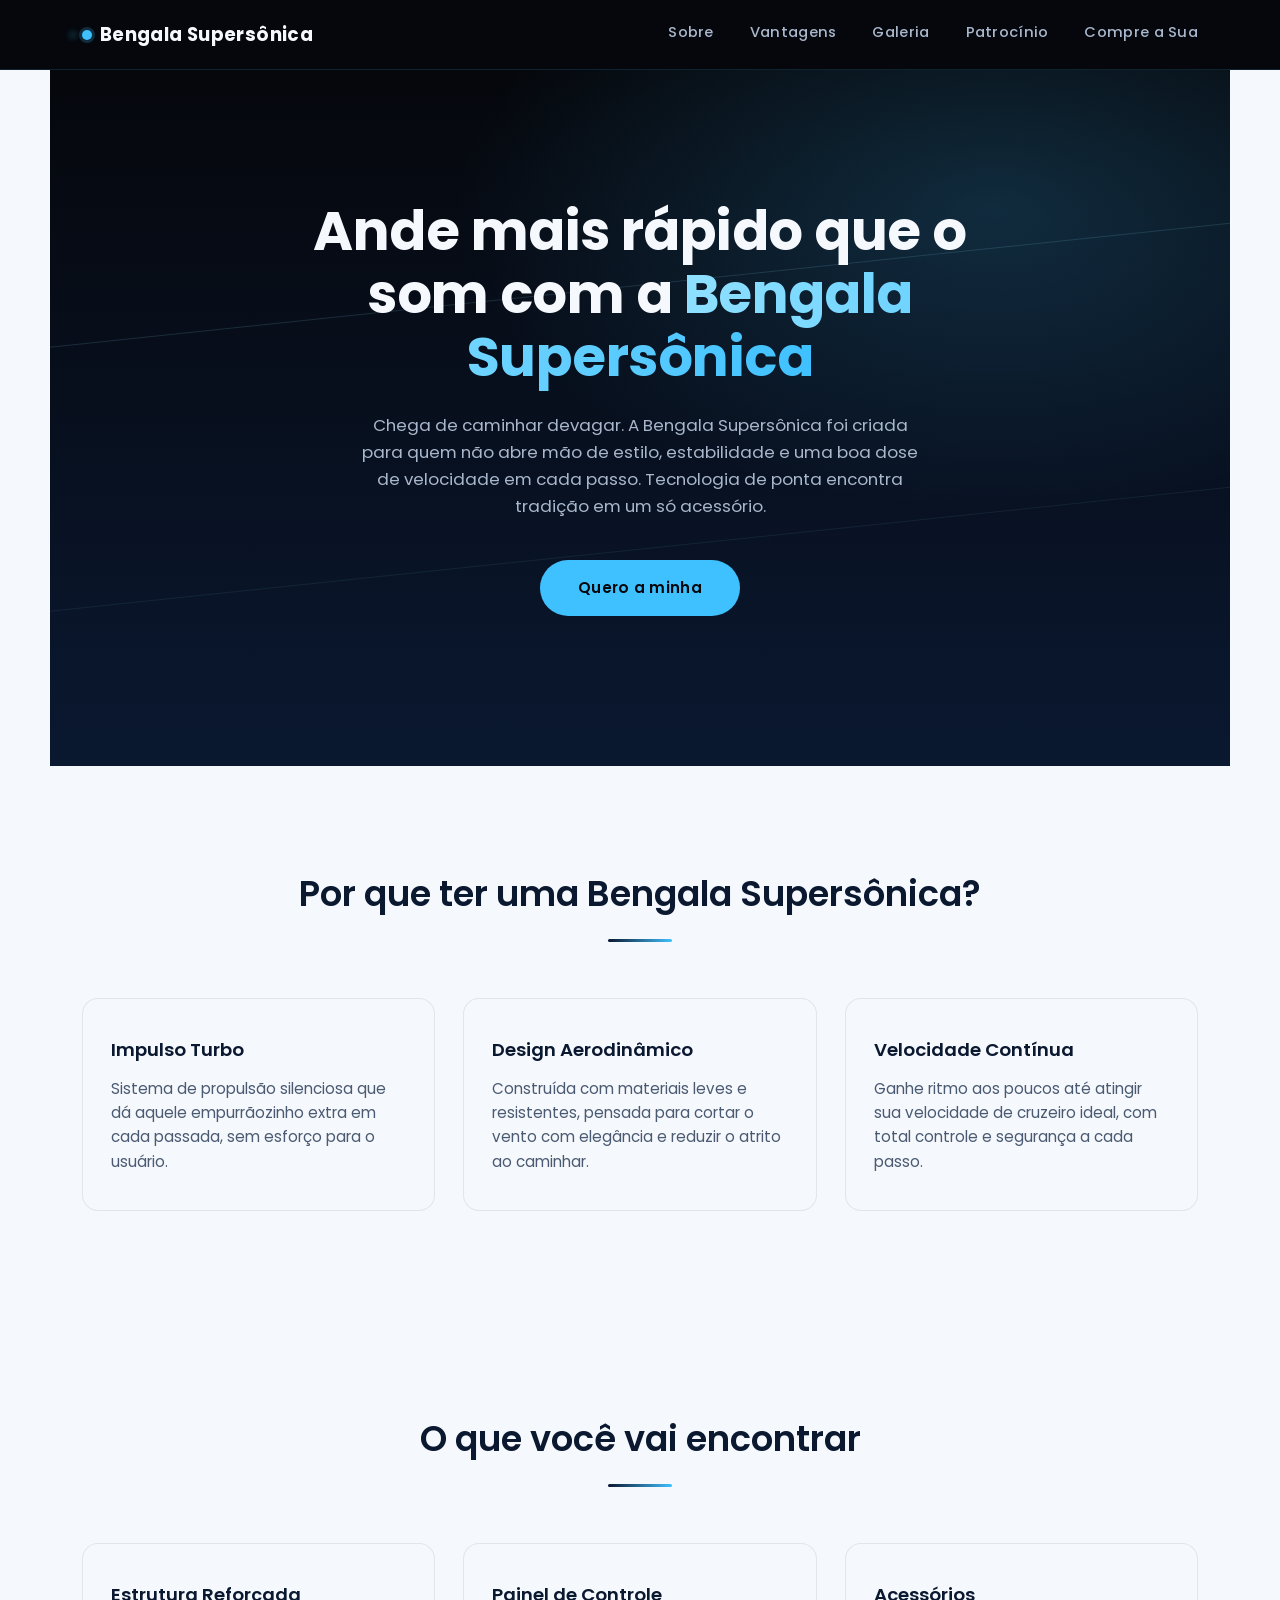
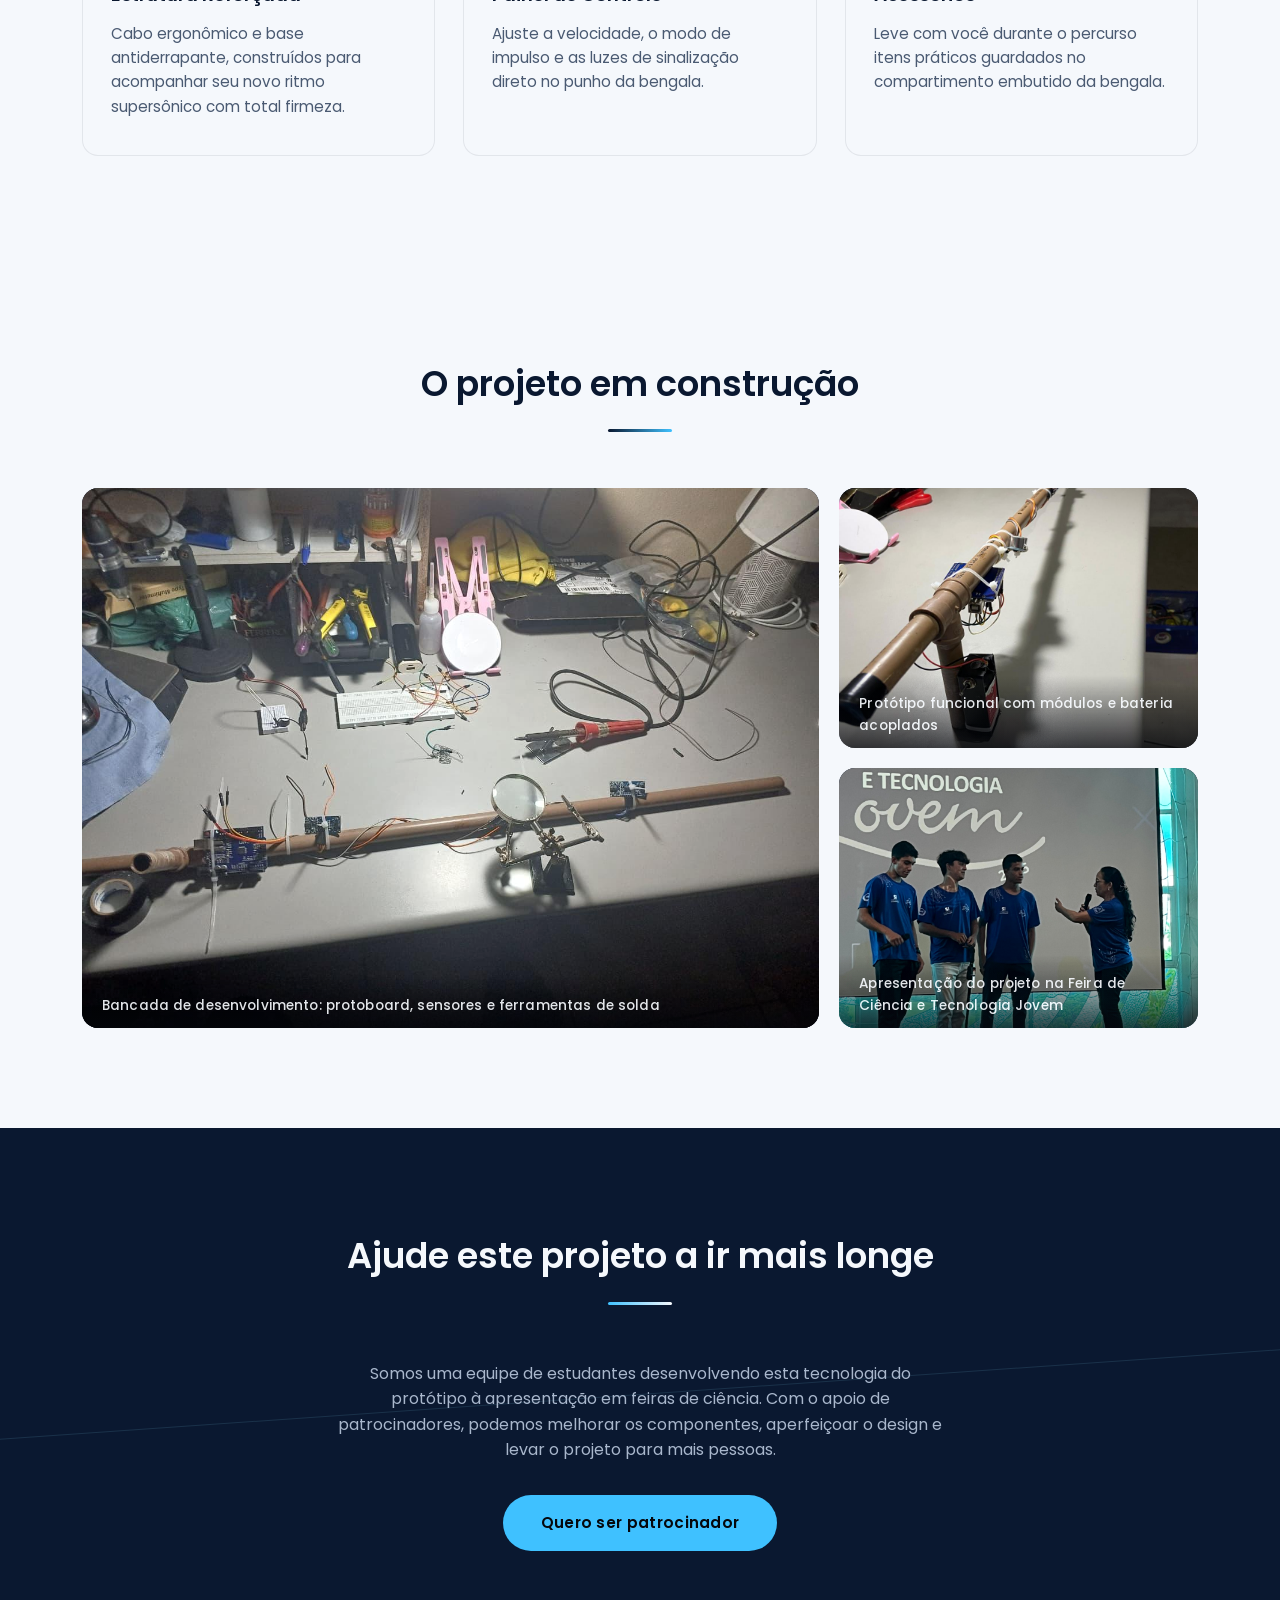
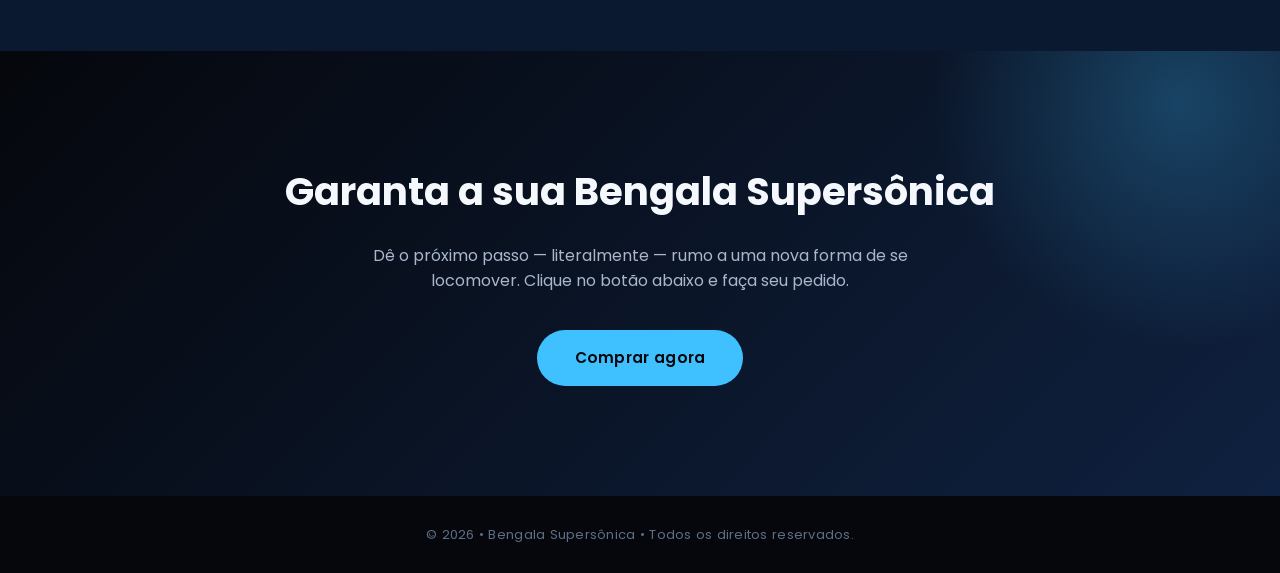
==== index.html @ 91bb1ee5 "atualização" ====
<!DOCTYPE html>
<html lang="pt-BR">

<head>
    <meta charset="UTF-8">
    <meta name="viewport" content="width=device-width, initial-scale=1.0">
    <title>Bengala Supersônica</title>
    <link rel="stylesheet" href="style.css">
    <link href="https://fonts.googleapis.com/css2?family=Poppins:wght@300;400;500;600;700;800&display=swap"
        rel="stylesheet">
    
</head>

<body>

    <header>

        <div class="menu">

            <div class="logo">
                Bengala Supersônica
            </div>

            <nav>
                <a href="#sobre">Sobre</a>
                <a href="#vantagens">Vantagens</a>
                <a href="#galeria">Galeria</a>
                <a href="#patrocinio">Patrocínio</a>
                <a href="#inscricao">Compre a Sua</a>
            </nav>

        </div>

    </header>

    <section class="hero">

        <div class="hero-content">

            <h1>
                Ande mais rápido que o som com a <span>Bengala Supersônica</span>
            </h1>

            <p>
                Chega de caminhar devagar. A Bengala Supersônica foi criada para quem não abre mão de estilo,
                estabilidade e uma boa dose de velocidade em cada passo. Tecnologia de ponta encontra tradição em
                um só acessório.
            </p>

            <a href="formulario.html" class="btn">
                Quero a minha
            </a>

        </div>

    </section>

    <section id="sobre">

        <h2 class="titulo">
            Por que ter uma Bengala Supersônica?
        </h2>

        <div class="cards">

            <div class="card">
                <h3>Impulso Turbo</h3>
                <p>
                    Sistema de propulsão silenciosa que dá aquele empurrãozinho extra em cada passada, sem
                    esforço para o usuário.
                </p>
            </div>

            <div class="card">
                <h3>Design Aerodinâmico</h3>
                <p>
                    Construída com materiais leves e resistentes, pensada para cortar o vento com elegância e
                    reduzir o atrito ao caminhar.
                </p>
            </div>

            <div class="card">
                <h3>Velocidade Contínua</h3>
                <p>
                    Ganhe ritmo aos poucos até atingir sua velocidade de cruzeiro ideal, com total controle e
                    segurança a cada passo.
                </p>
            </div>

        </div>

    </section>

    <section id="vantagens">

        <h2 class="titulo">
            O que você vai encontrar
        </h2>

        <div class="cards">

            <div class="card">
                <h3>Estrutura Reforçada</h3>
                <p>
                    Cabo ergonômico e base antiderrapante, construídos para acompanhar seu novo ritmo supersônico
                    com total firmeza.
                </p>
            </div>

            <div class="card">
                <h3>Painel de Controle</h3>
                <p>
                    Ajuste a velocidade, o modo de impulso e as luzes de sinalização direto no punho da bengala.
                </p>
            </div>

            <div class="card">
                <h3>Acessórios</h3>
                <p>
                    Leve com você durante o percurso itens práticos guardados no compartimento embutido da
                    bengala.
                </p>
            </div>

        </div>

    </section>

    <section id="galeria">

        <h2 class="titulo">
            O projeto em construção
        </h2>

        <div class="galeria-grid">

            <figure class="galeria-item galeria-item--grande">
                <img src="imagem1.png" alt="Bancada de montagem com componentes eletrônicos, protoboard e ferramentas de solda usados no desenvolvimento da bengala.">
                <figcaption>Bancada de desenvolvimento: protoboard, sensores e ferramentas de solda</figcaption>
            </figure>

            <figure class="galeria-item">
                <img src="imagem2.png" alt="Protótipo montado da bengala com módulos eletrônicos, fiação e bateria acoplados ao cabo.">
                <figcaption>Protótipo funcional com módulos e bateria acoplados</figcaption>
            </figure>

            <figure class="galeria-item">
                <img src="imagem3.png" alt="Equipe do projeto apresentando a bengala em uma feira de ciência e tecnologia jovem, com o protótipo em exibição no palco.">
                <figcaption>Apresentação do projeto na Feira de Ciência e Tecnologia Jovem</figcaption>
            </figure>

        </div>

    </section>

    <section id="patrocinio" class="patrocinio">

        <div class="patrocinio-content">

            <h2 class="titulo">
                Ajude este projeto a ir mais longe
            </h2>

            <p>
                Somos uma equipe de estudantes desenvolvendo esta tecnologia do protótipo à apresentação em feiras
                de ciência. Com o apoio de patrocinadores, podemos melhorar os componentes, aperfeiçoar o design e
                levar o projeto para mais pessoas.
            </p>

            <a href="mailto:contato@bengalasupersonica.com.br?subject=Quero%20ser%20patrocinador" class="btn">
                Quero ser patrocinador
            </a>

        </div>

    </section>

    <section class="cta" id="inscricao">

        <h2>
            Garanta a sua Bengala Supersônica
        </h2>

        <p>
            Dê o próximo passo — literalmente — rumo a uma nova forma de se locomover. Clique no botão abaixo e
            faça seu pedido.
        </p>

        <a href="formulario.html" class="btn">
            Comprar agora
        </a>

    </section>

    <footer>

        <p>
            © 2026 • Bengala Supersônica • Todos os direitos reservados.
        </p>

    </footer>

</body>

</html>
---- style.css ----
/* ==========================================================================
   Bengala Supersônica — Identidade Visual
   Paleta: Azul-noite #0A1830 · Azul-céu #3FC1FF · Preto #05070C · Branco #F5F8FC
   Conceito: velocidade, ondas de choque sônico, aerodinâmica
   ========================================================================== */

* {
    margin: 0;
    padding: 0;
    box-sizing: border-box;
}

:root {
    --azul-noite: #0A1830;
    --azul-noite-2: #0F2140;
    --azul-ceu: #3FC1FF;
    --azul-ceu-suave: #8FE0FF;
    --preto: #05070C;
    --branco: #F5F8FC;
    --cinza-texto: #A9B7CC;

    --fonte-display: 'Poppins', sans-serif;
    --fonte-corpo: 'Poppins', sans-serif;
}

html {
    scroll-behavior: smooth;
}

body {
    background-color: var(--branco);
    color: var(--azul-noite);
    font-family: var(--fonte-corpo);
    font-weight: 400;
    line-height: 1.6;
    overflow-x: hidden;
}

a {
    text-decoration: none;
    color: inherit;
}

/* ==========================================================================
   Header
   ========================================================================== */

header {
    position: sticky;
    top: 0;
    z-index: 100;
    background: var(--preto);
    border-bottom: 1px solid rgba(63, 193, 255, 0.15);
}

.menu {
    max-width: 1180px;
    margin: 0 auto;
    padding: 20px 32px;
    display: flex;
    align-items: center;
    justify-content: space-between;
}

.logo {
    font-family: var(--fonte-display);
    font-weight: 700;
    font-size: 1.15rem;
    letter-spacing: 0.02em;
    color: var(--branco);
    position: relative;
    padding-left: 18px;
}

.logo::before {
    content: "";
    position: absolute;
    left: 0;
    top: 50%;
    transform: translateY(-50%);
    width: 10px;
    height: 10px;
    background: var(--azul-ceu);
    border-radius: 50%;
    box-shadow: 0 0 0 3px rgba(63, 193, 255, 0.2),
                -14px 0 6px -2px rgba(63, 193, 255, 0.35);
}

nav {
    display: flex;
    gap: 36px;
}

nav a {
    font-size: 0.92rem;
    font-weight: 500;
    color: var(--cinza-texto);
    letter-spacing: 0.02em;
    position: relative;
    padding-bottom: 4px;
    transition: color 0.25s ease;
}

nav a::after {
    content: "";
    position: absolute;
    left: 0;
    bottom: 0;
    width: 0%;
    height: 2px;
    background: var(--azul-ceu);
    transition: width 0.3s ease;
}

nav a:hover {
    color: var(--branco);
}

nav a:hover::after {
    width: 100%;
}

/* ==========================================================================
   Botão (usado no Hero e no CTA)
   ========================================================================== */

.btn {
    display: inline-flex;
    align-items: center;
    justify-content: center;
    gap: 10px;
    padding: 16px 38px;
    background: var(--azul-ceu);
    color: var(--preto);
    font-family: var(--fonte-display);
    font-weight: 600;
    font-size: 0.95rem;
    letter-spacing: 0.02em;
    border-radius: 999px;
    position: relative;
    isolation: isolate;
    transition: transform 0.25s ease, box-shadow 0.25s ease, background 0.25s ease;
    box-shadow: 0 0 0 0 rgba(63, 193, 255, 0.5);
}

.btn::before {
    content: "";
    position: absolute;
    inset: 0;
    border-radius: 999px;
    border: 1px solid var(--azul-ceu);
    z-index: -1;
    transform: scale(1);
    opacity: 0;
    transition: transform 0.5s ease, opacity 0.5s ease;
}

.btn:hover {
    transform: translateX(4px);
    background: var(--azul-ceu-suave);
    box-shadow: 0 8px 24px -6px rgba(63, 193, 255, 0.55);
}

.btn:hover::before {
    transform: scale(1.35);
    opacity: 0;
    animation: onda-sonica 0.8s ease-out;
}

@keyframes onda-sonica {
    from {
        transform: scale(1);
        opacity: 0.6;
    }
    to {
        transform: scale(1.6);
        opacity: 0;
    }
}

/* ==========================================================================
   Hero
   ========================================================================== */

.hero {
    position: relative;
    background: radial-gradient(ellipse 900px 500px at 80% 20%, rgba(63, 193, 255, 0.18), transparent 60%),
                linear-gradient(180deg, var(--preto) 0%, var(--azul-noite) 100%);
    padding: 130px 32px 150px;
    overflow: hidden;
}

.hero::before,
.hero::after {
    content: "";
    position: absolute;
    top: 50%;
    left: -10%;
    width: 130%;
    border-top: 1px solid rgba(143, 224, 255, 0.14);
    transform: translateY(-50%) rotate(-6deg);
}

.hero::before {
    top: 30%;
}

.hero::after {
    top: 68%;
    border-top: 1px solid rgba(143, 224, 255, 0.08);
}

.hero-content {
    position: relative;
    z-index: 2;
    max-width: 700px;
    margin: 0 auto;
    text-align: center;
}

.hero-content h1 {
    font-family: var(--fonte-display);
    font-weight: 700;
    font-size: clamp(2.2rem, 5vw, 3.4rem);
    line-height: 1.15;
    color: var(--branco);
    letter-spacing: -0.01em;
}

.hero-content h1 span {
    color: var(--azul-ceu);
    background: linear-gradient(90deg, var(--azul-ceu-suave), var(--azul-ceu));
    -webkit-background-clip: text;
    background-clip: text;
    -webkit-text-fill-color: transparent;
}

.hero-content p {
    margin-top: 24px;
    font-size: 1.05rem;
    color: var(--cinza-texto);
    max-width: 560px;
    margin-left: auto;
    margin-right: auto;
}

.hero-content .btn {
    margin-top: 40px;
}

/* ==========================================================================
   Seções / Títulos
   ========================================================================== */

section {
    padding: 100px 32px;
    max-width: 1180px;
    margin: 0 auto;
}

.titulo {
    font-family: var(--fonte-display);
    font-weight: 600;
    font-size: clamp(1.6rem, 3vw, 2.2rem);
    color: var(--azul-noite);
    text-align: center;
    margin-bottom: 56px;
    position: relative;
    padding-bottom: 20px;
}

.titulo::after {
    content: "";
    position: absolute;
    bottom: 0;
    left: 50%;
    transform: translateX(-50%);
    width: 64px;
    height: 3px;
    background: linear-gradient(90deg, var(--azul-noite), var(--azul-ceu));
    border-radius: 2px;
}

/* ==========================================================================
   Cards
   ========================================================================== */

.cards {
    display: grid;
    grid-template-columns: repeat(3, 1fr);
    gap: 28px;
}

.card {
    background: var(--branco);
    border: 1px solid rgba(10, 24, 48, 0.08);
    border-radius: 16px;
    padding: 36px 28px;
    position: relative;
    overflow: hidden;
    transition: transform 0.3s ease, box-shadow 0.3s ease, border-color 0.3s ease;
}

.card::before {
    content: "";
    position: absolute;
    top: 0;
    left: 0;
    width: 100%;
    height: 3px;
    background: linear-gradient(90deg, var(--azul-noite), var(--azul-ceu));
    transform: scaleX(0);
    transform-origin: left;
    transition: transform 0.35s ease;
}

.card:hover {
    transform: translateY(-6px);
    box-shadow: 0 20px 40px -18px rgba(10, 24, 48, 0.25);
    border-color: rgba(63, 193, 255, 0.35);
}

.card:hover::before {
    transform: scaleX(1);
}

.card h3 {
    font-family: var(--fonte-display);
    font-weight: 600;
    font-size: 1.15rem;
    color: var(--azul-noite);
    margin-bottom: 12px;
}

.card p {
    font-size: 0.95rem;
    color: #4A5A72;
}

/* ==========================================================================
   Galeria
   ========================================================================== */

.galeria-grid {
    display: grid;
    grid-template-columns: repeat(3, 1fr);
    grid-auto-rows: 260px;
    gap: 20px;
}

.galeria-item {
    position: relative;
    border-radius: 16px;
    overflow: hidden;
    background: var(--azul-noite);
}

.galeria-item--grande {
    grid-column: span 2;
    grid-row: span 2;
}

.galeria-item img {
    width: 100%;
    height: 100%;
    object-fit: cover;
    display: block;
    filter: saturate(0.95) contrast(1.02);
    transition: transform 0.5s ease, filter 0.5s ease;
}

.galeria-item:hover img {
    transform: scale(1.06);
    filter: saturate(1.1) contrast(1.05);
}

.galeria-item figcaption {
    position: absolute;
    left: 0;
    right: 0;
    bottom: 0;
    padding: 18px 20px;
    background: linear-gradient(0deg, rgba(5, 7, 12, 0.88) 0%, rgba(5, 7, 12, 0) 100%);
    color: var(--branco);
    font-size: 0.85rem;
    font-weight: 500;
    letter-spacing: 0.01em;
    transform: translateY(6px);
    opacity: 0.92;
}

@media (max-width: 768px) {
    .galeria-grid {
        grid-template-columns: 1fr;
        grid-auto-rows: 240px;
    }

    .galeria-item--grande {
        grid-column: span 1;
        grid-row: span 1;
    }
}

/* ==========================================================================
   Patrocínio
   ========================================================================== */

.patrocinio {
    max-width: 100%;
    background: var(--azul-noite);
    position: relative;
    overflow: hidden;
    text-align: center;
    padding: 100px 32px;
}

.patrocinio::before {
    content: "";
    position: absolute;
    top: 50%;
    left: -10%;
    width: 130%;
    border-top: 1px solid rgba(143, 224, 255, 0.12);
    transform: translateY(-50%) rotate(-4deg);
}

.patrocinio-content {
    position: relative;
    z-index: 2;
    max-width: 620px;
    margin: 0 auto;
}

.patrocinio .titulo {
    color: var(--branco);
}

.patrocinio .titulo::after {
    background: linear-gradient(90deg, var(--azul-ceu), var(--branco));
}

.patrocinio-content p {
    color: var(--cinza-texto);
    font-size: 1rem;
}

.patrocinio-content .btn {
    margin-top: 32px;
}

/* ==========================================================================
   CTA
   ========================================================================== */

.cta {
    max-width: 100%;
    background: linear-gradient(135deg, var(--preto) 0%, var(--azul-noite-2) 100%);
    text-align: center;
    padding: 110px 32px;
    position: relative;
    overflow: hidden;
}

.cta::before {
    content: "";
    position: absolute;
    width: 500px;
    height: 500px;
    background: radial-gradient(circle, rgba(63, 193, 255, 0.25), transparent 70%);
    top: -200px;
    right: -150px;
    border-radius: 50%;
}

.cta h2 {
    font-family: var(--fonte-display);
    font-weight: 700;
    font-size: clamp(1.6rem, 3.4vw, 2.4rem);
    color: var(--branco);
    position: relative;
    z-index: 2;
}

.cta p {
    max-width: 560px;
    margin: 20px auto 0;
    color: var(--cinza-texto);
    position: relative;
    z-index: 2;
}

.cta .btn {
    margin-top: 36px;
    position: relative;
    z-index: 2;
}

/* ==========================================================================
   Footer
   ========================================================================== */

footer {
    background: var(--preto);
    padding: 28px 32px;
    text-align: center;
}

footer p {
    font-size: 0.82rem;
    color: #5E6E85;
    letter-spacing: 0.02em;
}

/* ==========================================================================
   Responsivo
   ========================================================================== */

@media (max-width: 768px) {
    .menu {
        flex-direction: column;
        gap: 16px;
        text-align: center;
    }

    nav {
        gap: 22px;
    }

    .hero {
        padding: 100px 24px 110px;
    }

    section {
        padding: 70px 24px;
    }

    .cards {
        grid-template-columns: 1fr;
    }
}

/* ==========================================================================
   Acessibilidade
   ========================================================================== */

a:focus-visible,
button:focus-visible {
    outline: 2px solid var(--azul-ceu);
    outline-offset: 3px;
}

@media (prefers-reduced-motion: reduce) {
    * {
        animation: none !important;
        transition: none !important;
    }
}
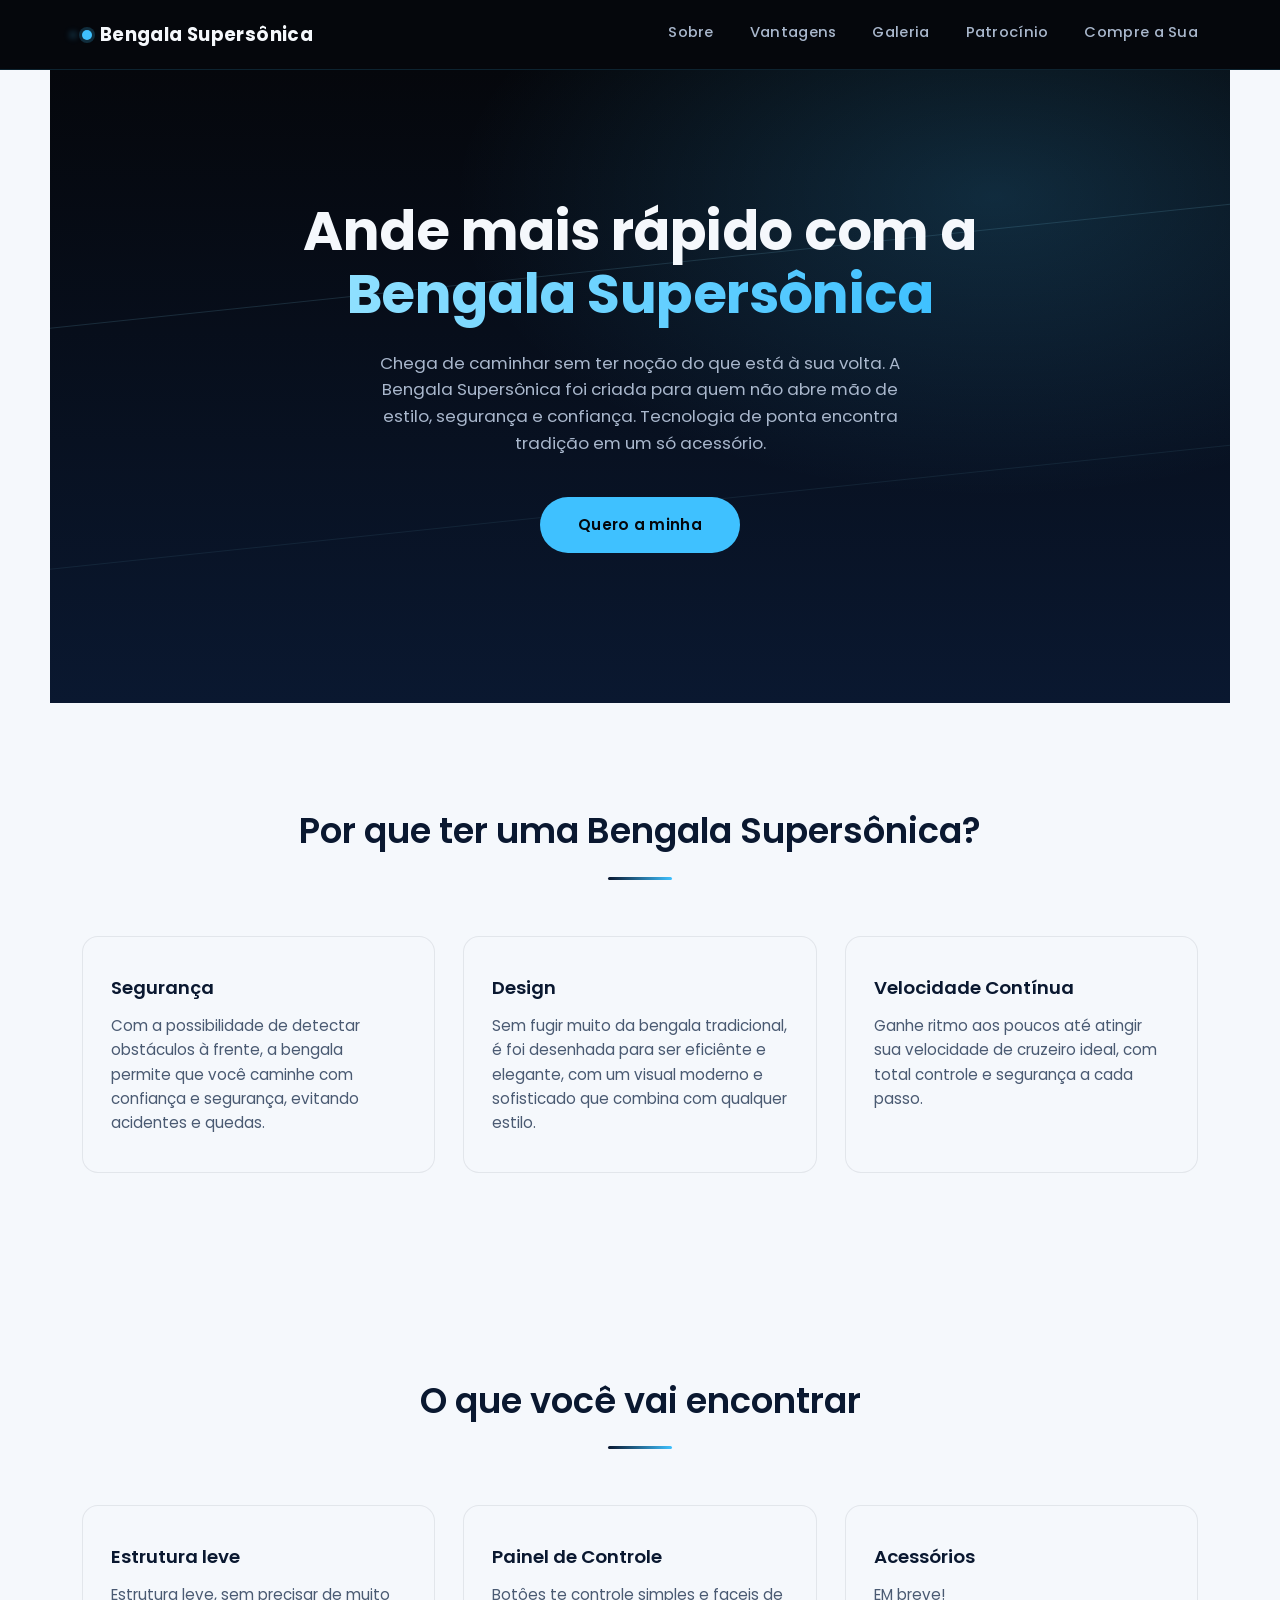
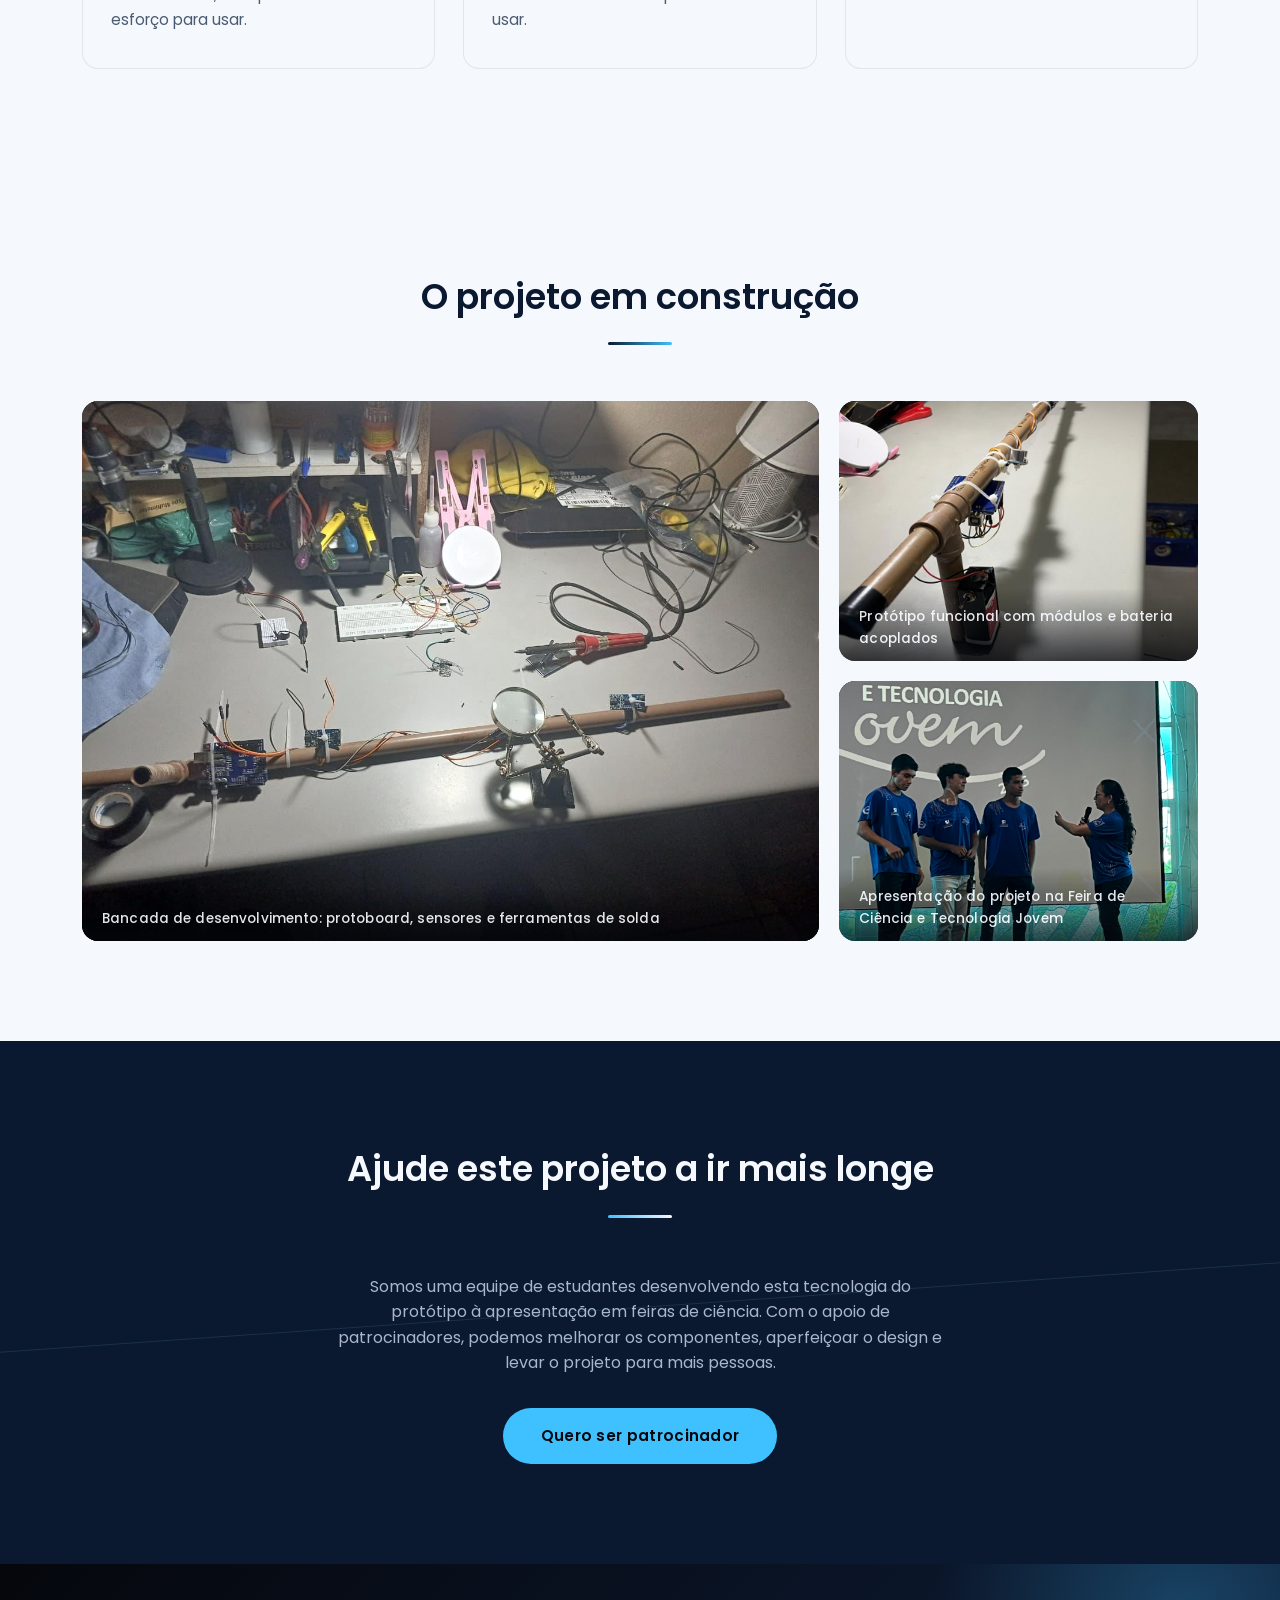
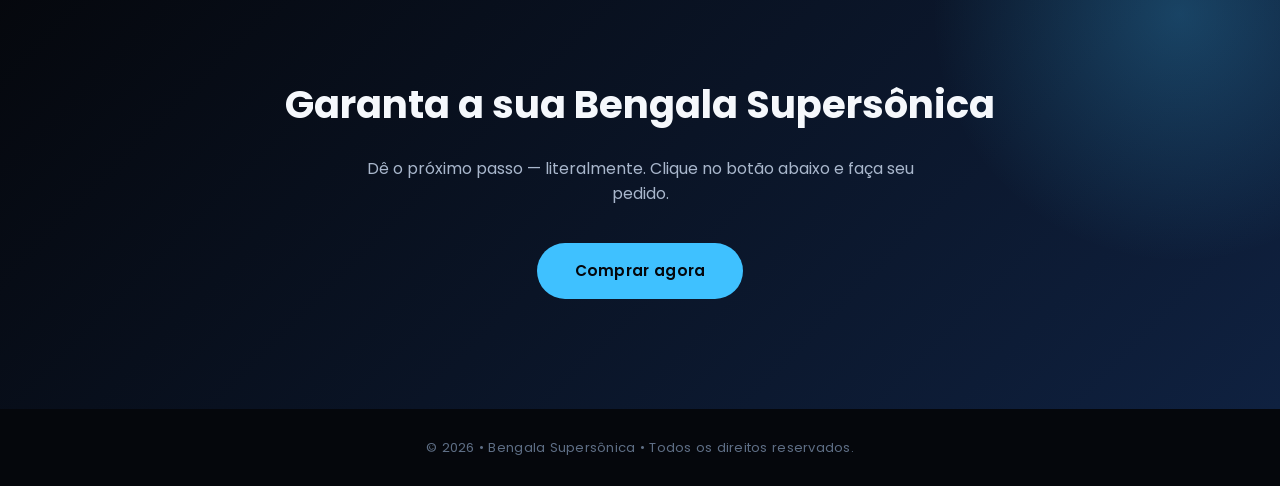
==== commit ba3d180a: "Revise text content for clarity and style Ajeitei os textos" ====
--- a/index.html
+++ b/index.html
@@ -38,12 +38,12 @@
         <div class="hero-content">
 
             <h1>
-                Ande mais rápido que o som com a <span>Bengala Supersônica</span>
+                Ande mais rápido  com a <span>Bengala Supersônica</span>
             </h1>
 
             <p>
-                Chega de caminhar devagar. A Bengala Supersônica foi criada para quem não abre mão de estilo,
-                estabilidade e uma boa dose de velocidade em cada passo. Tecnologia de ponta encontra tradição em
+                Chega de caminhar sem ter noção do que está à sua volta. A Bengala Supersônica foi criada para quem não abre mão de estilo,
+                segurança e confiança. Tecnologia de ponta encontra tradição em
                 um só acessório.
             </p>
 
@@ -64,18 +64,16 @@
         <div class="cards">
 
             <div class="card">
-                <h3>Impulso Turbo</h3>
-                <p>
-                    Sistema de propulsão silenciosa que dá aquele empurrãozinho extra em cada passada, sem
-                    esforço para o usuário.
-                </p>
-            </div>
-
-            <div class="card">
-                <h3>Design Aerodinâmico</h3>
-                <p>
-                    Construída com materiais leves e resistentes, pensada para cortar o vento com elegância e
-                    reduzir o atrito ao caminhar.
+                <h3>Segurança</h3>
+                <p>
+                    Com a possibilidade de detectar obstáculos à frente, a bengala permite que você caminhe com confiança e segurança, evitando acidentes e quedas.
+                </p>
+            </div>
+
+            <div class="card">
+                <h3>Design</h3>
+                <p>
+                    Sem fugir muito da bengala tradicional, é foi desenhada para ser eficiênte e elegante, com um visual moderno e sofisticado que combina com qualquer estilo.
                 </p>
             </div>
 
@@ -100,25 +98,23 @@
         <div class="cards">
 
             <div class="card">
-                <h3>Estrutura Reforçada</h3>
-                <p>
-                    Cabo ergonômico e base antiderrapante, construídos para acompanhar seu novo ritmo supersônico
-                    com total firmeza.
+                <h3>Estrutura leve</h3>
+                <p>
+                    Estrutura leve, sem precisar de muito esforço para usar.
                 </p>
             </div>
 
             <div class="card">
                 <h3>Painel de Controle</h3>
                 <p>
-                    Ajuste a velocidade, o modo de impulso e as luzes de sinalização direto no punho da bengala.
+                   Botôes te controle simples e faceis de usar.
                 </p>
             </div>
 
             <div class="card">
                 <h3>Acessórios</h3>
                 <p>
-                    Leve com você durante o percurso itens práticos guardados no compartimento embutido da
-                    bengala.
+                    EM breve!
                 </p>
             </div>
 
@@ -182,7 +178,7 @@
         </h2>
 
         <p>
-            Dê o próximo passo — literalmente — rumo a uma nova forma de se locomover. Clique no botão abaixo e
+            Dê o próximo passo — literalmente. Clique no botão abaixo e
             faça seu pedido.
         </p>
 
@@ -202,4 +198,4 @@
 
 </body>
 
-</html>+</html>
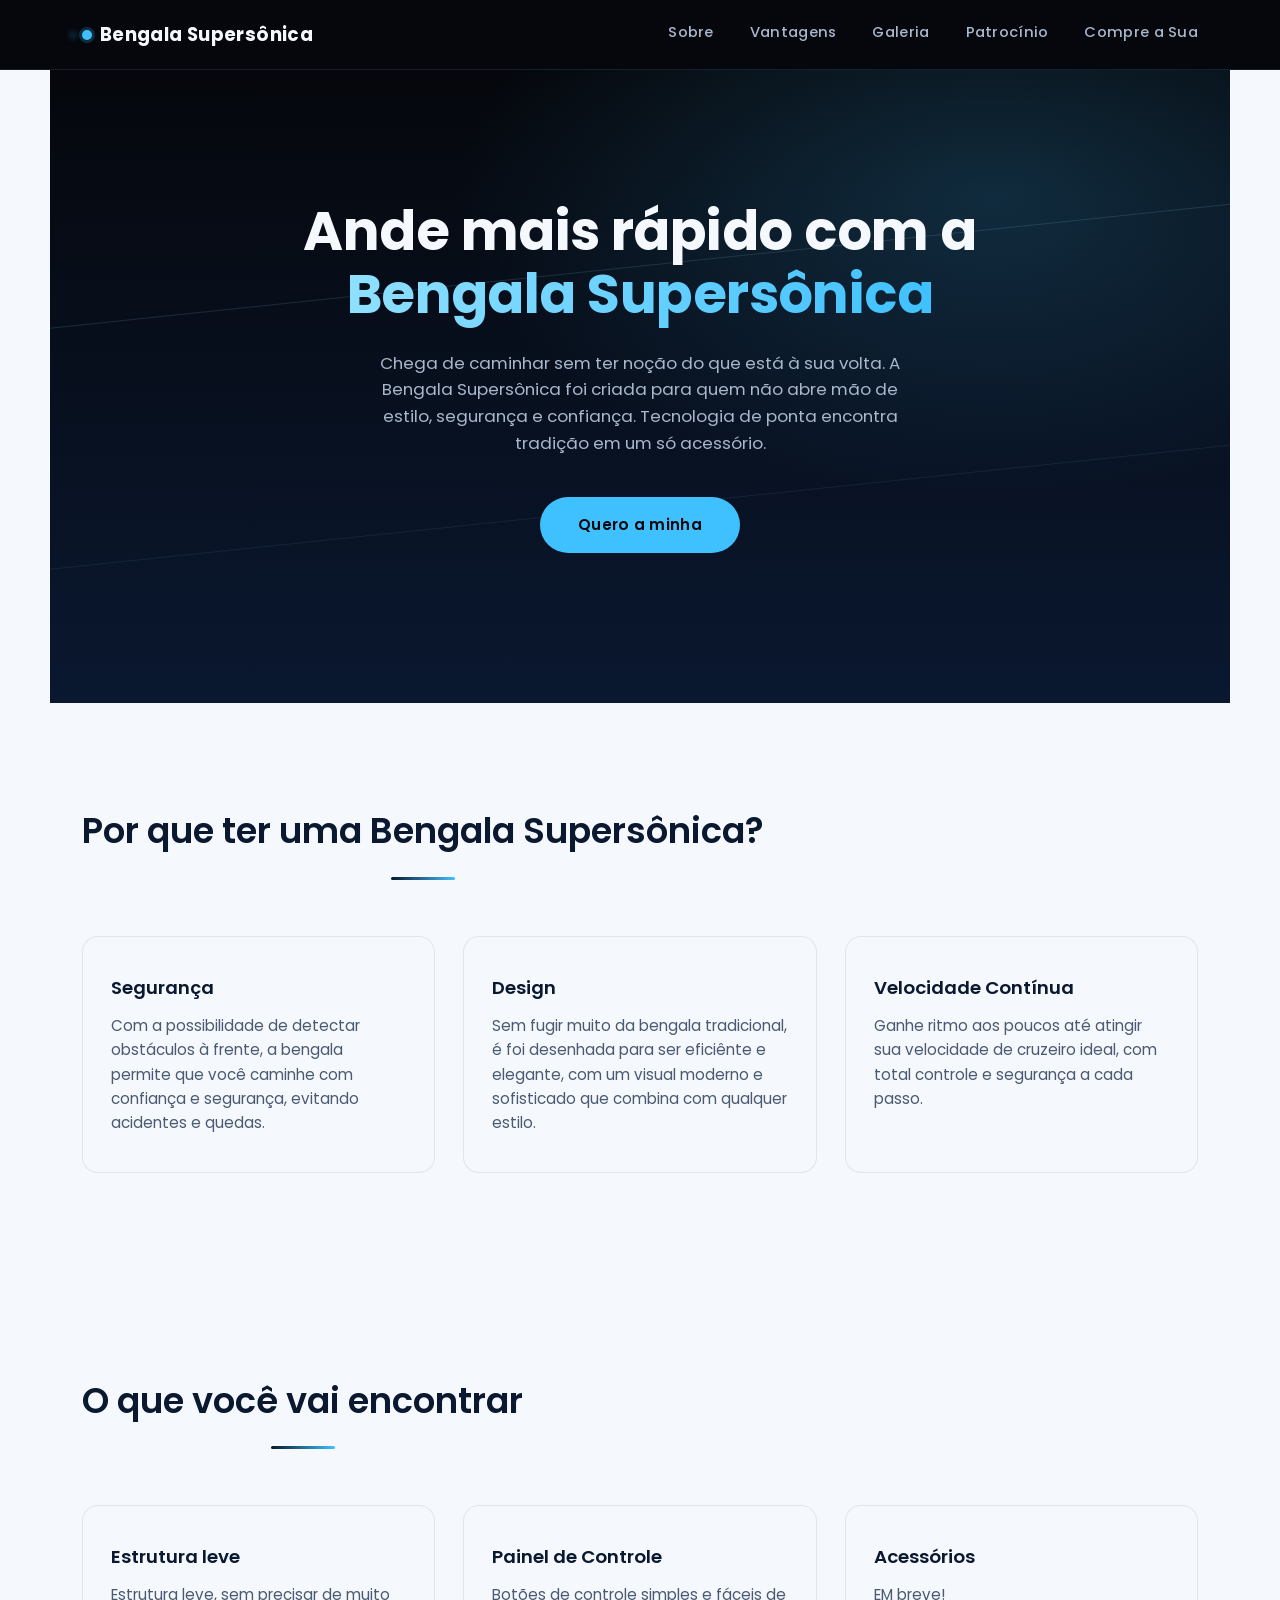
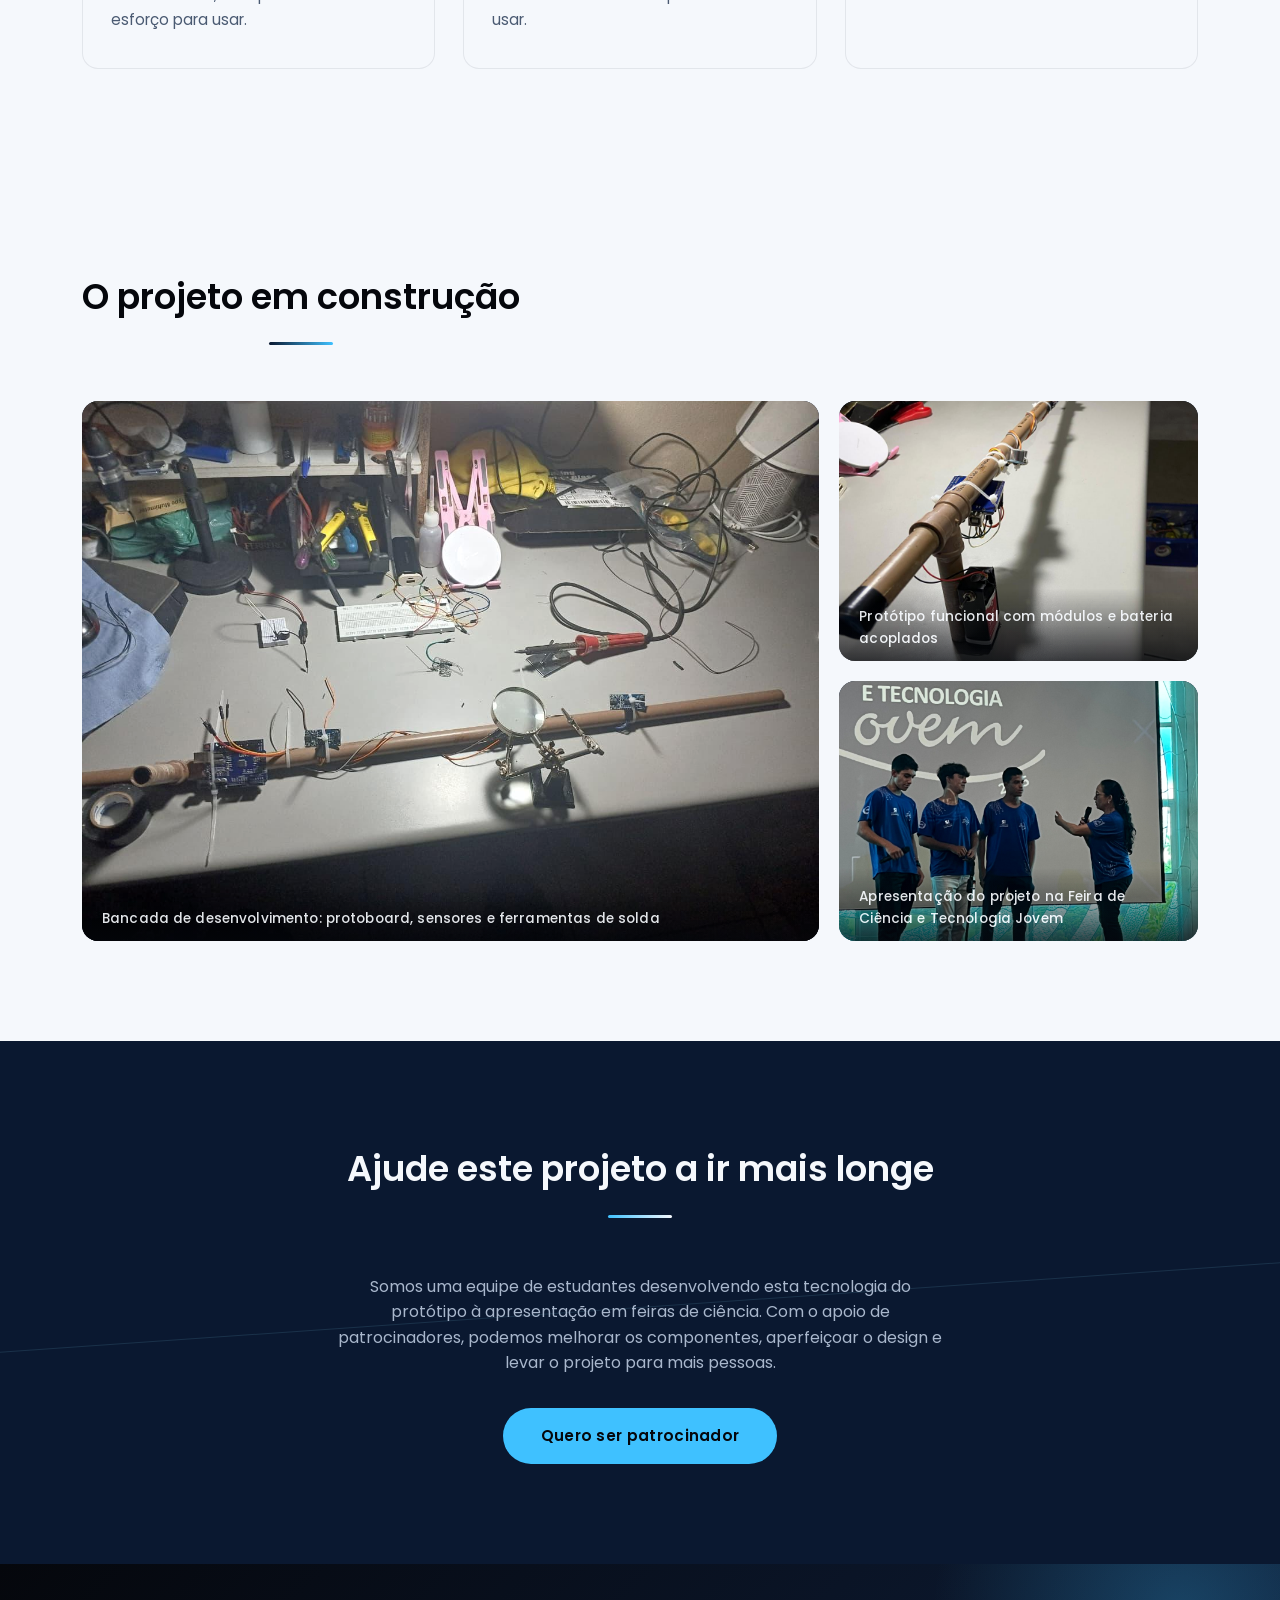
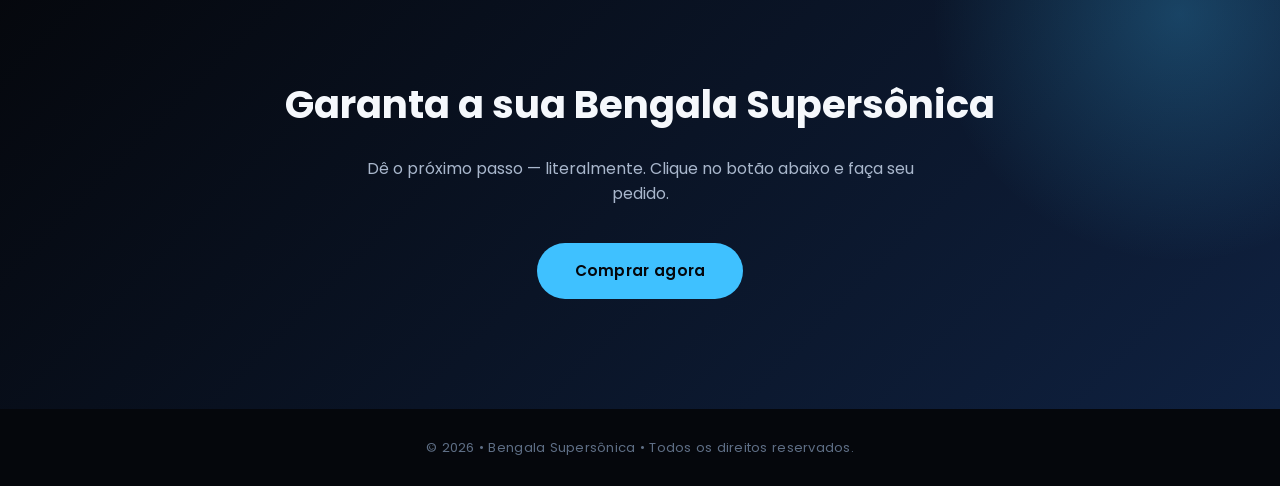
==== commit abf04458: "não aguento mais" ====
--- a/index.html
+++ b/index.html
@@ -8,7 +8,7 @@
     <link rel="stylesheet" href="style.css">
     <link href="https://fonts.googleapis.com/css2?family=Poppins:wght@300;400;500;600;700;800&display=swap"
         rel="stylesheet">
-    
+
 </head>
 
 <body>
@@ -38,11 +38,12 @@
         <div class="hero-content">
 
             <h1>
-                Ande mais rápido  com a <span>Bengala Supersônica</span>
+                Ande mais rápido com a <span>Bengala Supersônica</span>
             </h1>
 
             <p>
-                Chega de caminhar sem ter noção do que está à sua volta. A Bengala Supersônica foi criada para quem não abre mão de estilo,
+                Chega de caminhar sem ter noção do que está à sua volta. A Bengala Supersônica foi criada para quem não
+                abre mão de estilo,
                 segurança e confiança. Tecnologia de ponta encontra tradição em
                 um só acessório.
             </p>
@@ -66,14 +67,16 @@
             <div class="card">
                 <h3>Segurança</h3>
                 <p>
-                    Com a possibilidade de detectar obstáculos à frente, a bengala permite que você caminhe com confiança e segurança, evitando acidentes e quedas.
+                    Com a possibilidade de detectar obstáculos à frente,
+                    a bengala permite que você caminhe com confiança e segurança, evitando acidentes e quedas.
                 </p>
             </div>
 
             <div class="card">
                 <h3>Design</h3>
                 <p>
-                    Sem fugir muito da bengala tradicional, é foi desenhada para ser eficiênte e elegante, com um visual moderno e sofisticado que combina com qualquer estilo.
+                    Sem fugir muito da bengala tradicional, é foi desenhada para ser
+                    eficiênte e elegante, com um visual moderno e sofisticado que combina com qualquer estilo.
                 </p>
             </div>
 
@@ -107,7 +110,7 @@
             <div class="card">
                 <h3>Painel de Controle</h3>
                 <p>
-                   Botôes te controle simples e faceis de usar.
+                    Botões de controle simples e fáceis de usar.
                 </p>
             </div>
 
@@ -123,25 +126,28 @@
     </section>
 
     <section id="galeria">
-
         <h2 class="titulo">
-            O projeto em construção
-        </h2>
-
+            <a href="galeria.html" class="titulo-link">
+                O projeto em construção
+            </a>
+        </h2>
         <div class="galeria-grid">
 
             <figure class="galeria-item galeria-item--grande">
-                <img src="imagem1.png" alt="Bancada de montagem com componentes eletrônicos, protoboard e ferramentas de solda usados no desenvolvimento da bengala.">
+                <img src="imagem1.png"
+                    alt="Bancada de montagem com componentes eletrônicos, protoboard e ferramentas de solda usados no desenvolvimento da bengala.">
                 <figcaption>Bancada de desenvolvimento: protoboard, sensores e ferramentas de solda</figcaption>
             </figure>
 
             <figure class="galeria-item">
-                <img src="imagem2.png" alt="Protótipo montado da bengala com módulos eletrônicos, fiação e bateria acoplados ao cabo.">
+                <img src="imagem2.png"
+                    alt="Protótipo montado da bengala com módulos eletrônicos, fiação e bateria acoplados ao cabo.">
                 <figcaption>Protótipo funcional com módulos e bateria acoplados</figcaption>
             </figure>
 
             <figure class="galeria-item">
-                <img src="imagem3.png" alt="Equipe do projeto apresentando a bengala em uma feira de ciência e tecnologia jovem, com o protótipo em exibição no palco.">
+                <img src="imagem3.png"
+                    alt="Equipe do projeto apresentando a bengala em uma feira de ciência e tecnologia jovem, com o protótipo em exibição no palco.">
                 <figcaption>Apresentação do projeto na Feira de Ciência e Tecnologia Jovem</figcaption>
             </figure>
 
@@ -163,7 +169,7 @@
                 levar o projeto para mais pessoas.
             </p>
 
-            <a href="mailto:contato@bengalasupersonica.com.br?subject=Quero%20ser%20patrocinador" class="btn">
+            <a href="patrocinio.html" class="btn">
                 Quero ser patrocinador
             </a>
 
@@ -198,4 +204,4 @@
 
 </body>
 
-</html>
+</html>
--- a/style.css
+++ b/style.css
@@ -1,9 +1,3 @@
-/* ==========================================================================
-   Bengala Supersônica — Identidade Visual
-   Paleta: Azul-noite #0A1830 · Azul-céu #3FC1FF · Preto #05070C · Branco #F5F8FC
-   Conceito: velocidade, ondas de choque sônico, aerodinâmica
-   ========================================================================== */
-
 * {
     margin: 0;
     padding: 0;
@@ -40,10 +34,6 @@
     text-decoration: none;
     color: inherit;
 }
-
-/* ==========================================================================
-   Header
-   ========================================================================== */
 
 header {
     position: sticky;
@@ -120,9 +110,34 @@
     width: 100%;
 }
 
-/* ==========================================================================
-   Botão (usado no Hero e no CTA)
-   ========================================================================== */
+
+.titulo {
+    font-family: var(--fonte-display);
+    font-weight: 700;
+    font-size: clamp(1.6rem, 3.4vw, 2.2rem);
+    margin: 0 0 32px;
+    position: relative;
+    display: inline-block;
+}
+
+.titulo::after {
+    content: "";
+    display: block;
+    width: 52px;
+    height: 3px;
+    margin-top: 12px;
+    background: linear-gradient(90deg, var(--azul-ceu), var(--branco));
+    border-radius: 2px;
+}
+
+.titulo-link {
+    color: var(--preto);
+    text-decoration: none;
+}
+
+.titulo-link:hover {
+    color: var(--azul-ceu);
+}
 
 .btn {
     display: inline-flex;
@@ -178,10 +193,6 @@
     }
 }
 
-/* ==========================================================================
-   Hero
-   ========================================================================== */
-
 .hero {
     position: relative;
     background: radial-gradient(ellipse 900px 500px at 80% 20%, rgba(63, 193, 255, 0.18), transparent 60%),
@@ -248,10 +259,6 @@
     margin-top: 40px;
 }
 
-/* ==========================================================================
-   Seções / Títulos
-   ========================================================================== */
-
 section {
     padding: 100px 32px;
     max-width: 1180px;
@@ -280,10 +287,6 @@
     background: linear-gradient(90deg, var(--azul-noite), var(--azul-ceu));
     border-radius: 2px;
 }
-
-/* ==========================================================================
-   Cards
-   ========================================================================== */
 
 .cards {
     display: grid;
@@ -336,10 +339,6 @@
     font-size: 0.95rem;
     color: #4A5A72;
 }
-
-/* ==========================================================================
-   Galeria
-   ========================================================================== */
 
 .galeria-grid {
     display: grid;
@@ -401,10 +400,6 @@
     }
 }
 
-/* ==========================================================================
-   Patrocínio
-   ========================================================================== */
-
 .patrocinio {
     max-width: 100%;
     background: var(--azul-noite);
@@ -447,10 +442,6 @@
 .patrocinio-content .btn {
     margin-top: 32px;
 }
-
-/* ==========================================================================
-   CTA
-   ========================================================================== */
 
 .cta {
     max-width: 100%;
@@ -495,10 +486,6 @@
     z-index: 2;
 }
 
-/* ==========================================================================
-   Footer
-   ========================================================================== */
-
 footer {
     background: var(--preto);
     padding: 28px 32px;
@@ -510,10 +497,6 @@
     color: #5E6E85;
     letter-spacing: 0.02em;
 }
-
-/* ==========================================================================
-   Responsivo
-   ========================================================================== */
 
 @media (max-width: 768px) {
     .menu {
@@ -539,10 +522,6 @@
     }
 }
 
-/* ==========================================================================
-   Acessibilidade
-   ========================================================================== */
-
 a:focus-visible,
 button:focus-visible {
     outline: 2px solid var(--azul-ceu);
